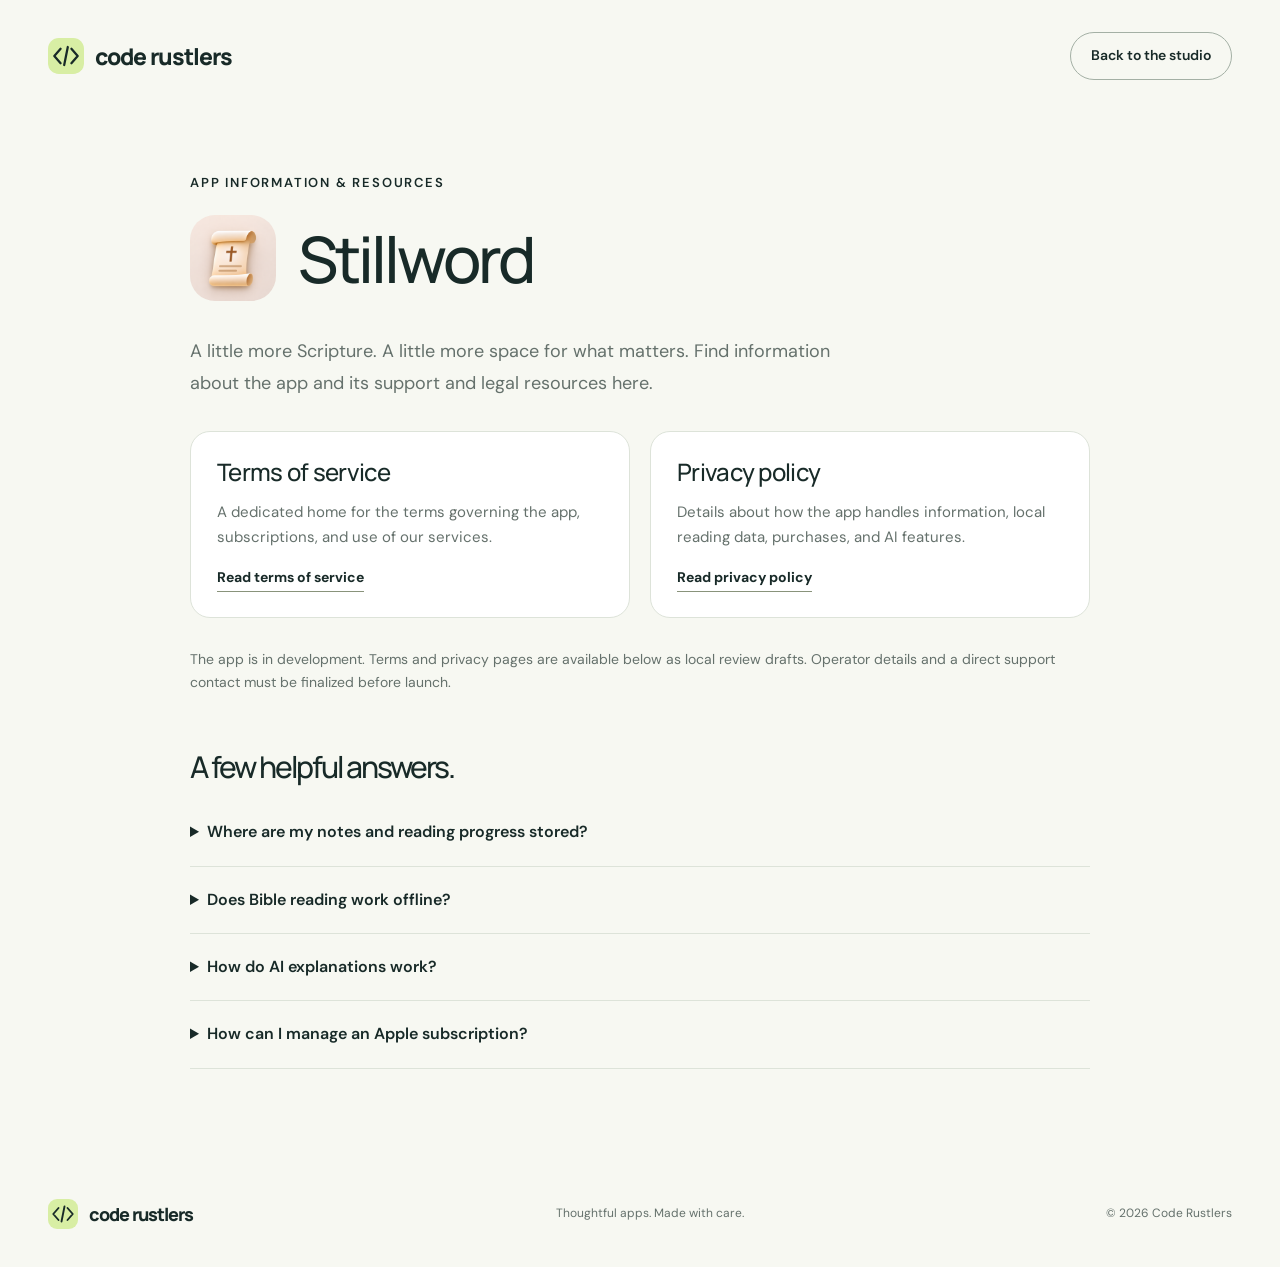
==== code_rustlers_landing_page/apps/stillword/index.html @ 1b562450 "adding landing page" ====
<!doctype html><html lang="en"><head><meta charset="utf-8"><meta name="viewport" content="width=device-width, initial-scale=1"><meta name="description" content="Stillword app information and resources from Code Rustlers."><title>Stillword — App resources | Code Rustlers</title><link rel="icon" href="../../assets/mark.svg" type="image/svg+xml"><link rel="stylesheet" href="../../styles.css"></head><body><a class="skip" href="#main">Skip to content</a><header class="nav wrap"><a class="brand" href="../../"><img src="../../assets/mark.svg" width="36" height="36" alt="">code rustlers</a><nav><a class="nav-pill" href="../../">Back to the studio</a></nav></header><main class="resource-main wrap" id="main"><p class="eyebrow">App information & resources</p><div class="app-heading"><img src="../../assets/stillword.png" alt="Stillword icon"><h1>Stillword</h1></div><p class="intro">A little more Scripture. A little more space for what matters. Find information about the app and its support and legal resources here.</p><div class="resource-grid"><article class="resource-card"><h2>Terms of service</h2><p>A dedicated home for the terms governing the app, subscriptions, and use of our services.</p><a class="text-link" href="terms/">Read terms of service</a></article><article class="resource-card"><h2>Privacy policy</h2><p>Details about how the app handles information, local reading data, purchases, and AI features.</p><a class="text-link" href="privacy/">Read privacy policy</a></article></div><p class="resource-notice">The app is in development. Terms and privacy pages are available below as local review drafts. Operator details and a direct support contact must be finalized before launch.</p><h2 class="faq-title">A few helpful answers.</h2><details><summary>Where are my notes and reading progress stored?</summary><p>Reading progress, notes, and bookmarks are currently stored locally on your device. Cloud sync is not currently available. Uninstalling the app can remove this local data.</p></details><details><summary>Does Bible reading work offline?</summary><p>The bundled KJV and WEB Bible texts can be read offline. AI verse explanations require an internet connection.</p></details><details><summary>How do AI explanations work?</summary><p>Verse analysis uses AI to help explore a passage. These explanations can make mistakes and should be read alongside Scripture and trusted study resources.</p></details><details><summary>How can I manage an Apple subscription?</summary><p>On your iPhone, open Settings, tap your name, then Subscriptions. Select the app to view the subscription options available through Apple.</p></details></main><footer class="wrap footer"><a class="brand" href="../../"><img src="../../assets/mark.svg" width="30" height="30" alt="">code rustlers</a><p>Thoughtful apps. Made with care.</p><span>© <span data-year>2026</span> Code Rustlers</span></footer><script src="../../site.js"></script></body></html>
---- code_rustlers_landing_page/styles.css ----
@import url('https://fonts.googleapis.com/css2?family=DM+Sans:wght@400;500;600;700&family=Manrope:wght@400;500;600;700;800&display=swap');
:root{--dark:#182a28;--muted:#65716c;--lime:#d8eea4;--cream:#f7f8f2;--line:#dde3d9}*{box-sizing:border-box}html{scroll-behavior:smooth;scroll-padding-top:30px}body{margin:0;background:var(--cream);color:var(--dark);font:16px/1.65 'DM Sans',sans-serif}a{color:inherit;text-decoration:none}button,a{-webkit-tap-highlight-color:transparent}a:focus-visible,summary:focus-visible{outline:3px solid #a5b75b;outline-offset:5px}img{max-width:100%;display:block}.wrap{width:min(1200px,calc(100% - 96px));margin:auto}.nav{height:112px;display:flex;align-items:center;justify-content:space-between}.brand{display:flex;align-items:center;gap:11px;font:800 23px 'Manrope',sans-serif;letter-spacing:-1px}.brand span{font-size:12px;align-self:flex-start;letter-spacing:0}nav{display:flex;align-items:center;gap:34px;font-size:14px;font-weight:600}.nav-pill{border:1px solid #a4b0a5;border-radius:99px;padding:11px 20px}.hero{background:var(--dark);color:var(--cream);border-radius:32px;padding:74px 64px 48px;display:grid;grid-template-columns:1.05fr 1fr;min-height:690px;overflow:hidden;position:relative}.eyebrow{font-size:13px;letter-spacing:1.8px;text-transform:uppercase;font-weight:600;display:flex;align-items:center;gap:10px;margin:0 0 22px}.little-star{font-size:27px;color:var(--lime)}h1,h2,h3,p{margin-top:0}h1,h2,h3{font-family:'Manrope',sans-serif}h1{font-size:clamp(54px,6.3vw,85px);line-height:1.08;font-weight:500;letter-spacing:-5px;margin:28px 0}h1 em,h2 em{font-family:Georgia,serif;font-weight:400}h1 em{color:var(--lime)}.intro{font-size:18px;line-height:1.75;max-width:340px;color:#c4cfbf;margin-bottom:32px}.button{display:inline-flex;justify-content:center;align-items:center;min-height:50px;padding:12px 24px;border-radius:99px;font-size:14px;font-weight:700;transition:transform .2s,background .2s}.button:hover{transform:translateY(-3px)}.light{background:var(--lime);color:var(--dark)}.dark{background:var(--dark);color:white}.hero-foot{display:flex;align-items:center;gap:17px;margin-top:57px;color:#bdcaba}.hero-foot p{font-size:13px;line-height:1.5;margin:0}.tiny-mark{font:32px Georgia;color:var(--lime)}.hero-art{position:relative;display:flex;align-items:center;justify-content:center;min-width:0}.orbit{position:absolute;border:1px solid #b8cf8b26;border-radius:50%;width:590px;height:590px}.orbit-two{width:420px;height:420px}.art-star{position:absolute;color:var(--lime)}.star-one{font-size:60px;right:5px;top:55px;transform:rotate(15deg)}.star-two{font-size:44px;left:0;bottom:80px}.phone{position:relative;width:262px;height:525px;background:#fbf8f2;border:7px solid #0d1615;border-radius:43px;color:#493b31;box-shadow:18px 22px 0 #080f0e30,0 35px 60px #0004;transform:rotate(8deg);flex-shrink:0;overflow:hidden}.phone-status{display:flex;justify-content:space-between;font-size:10px;font-weight:700;padding:12px 21px 0}.island{position:absolute;top:9px;left:87px;width:78px;height:21px;background:#111917;border-radius:20px}.phone-toolbar{display:flex;justify-content:space-between;margin:18px 13px}.phone-toolbar span{font-size:10px;border:1px solid #ded8cd;padding:5px 10px;border-radius:20px}.phone-content{text-align:center;padding-top:20px}.phone-content img{margin:0 auto 17px;border-radius:22px;box-shadow:0 8px 25px #82624115}.phone-label{font-size:7px;letter-spacing:1.8px;color:#9a8a7a}.phone-content blockquote{font:32px/1.3 Georgia;margin:21px 0 15px;letter-spacing:-.6px}.reference{font-size:10px;color:#958575}.phone-rule{width:24px;height:1px;background:#c7b49c;margin:21px auto 14px}.phone-hint{font-size:9px;color:#9a8a7a}.phone-tabs{display:flex;justify-content:space-evenly;position:absolute;bottom:19px;left:9px;right:9px;border:1px solid #e7e0d7;border-radius:25px;padding:6px;background:white}.phone-tabs span{font-size:18px;text-align:center;line-height:1.1;color:#aaa294}.phone-tabs small{display:block;font-size:7px;margin-top:4px}.phone-tabs .active{color:#493b31}.home-line{width:75px;height:3px;background:#342e29;border-radius:3px;position:absolute;bottom:6px;left:87px}.floating-note{position:absolute;top:-15px;left:0;color:#cad8bf;font:italic 16px/1.3 Georgia;transform:rotate(-8deg)}.floating-note svg{width:43px;height:30px;fill:none;stroke:#cad8bf;stroke-width:1;display:block;margin:8px auto}.verse-tag{position:absolute;bottom:7px;right:-20px;font-size:12px;background:var(--lime);color:var(--dark);padding:12px 20px;border-radius:15px;box-shadow:0 10px 25px #0002;transform:rotate(-5deg)}.verse-tag span{margin-right:9px}.principles{border-bottom:1px solid var(--line);padding:34px 0}.principle-inner{display:flex;align-items:center;justify-content:space-between;gap:22px}.principle-inner p{font-size:14px;color:var(--muted);line-height:1.5;margin:0}.principle-inner strong{color:var(--dark);font-weight:500}.principle-inner>span{font-size:13px;display:flex;align-items:center;gap:10px}.principle-inner>span:before{content:'✦';color:#7b8b61}.work{padding-top:100px;padding-bottom:85px}.section-heading{display:flex;align-items:flex-end;justify-content:space-between;gap:30px;margin-bottom:40px}h2{font-size:44px;line-height:1.18;letter-spacing:-2px;font-weight:500;margin-bottom:0}.section-heading>p{font-size:15px;color:var(--muted);margin-bottom:4px}.app-project{display:grid;grid-template-columns:1fr 1fr;border:1px solid var(--line);border-radius:26px;overflow:hidden;background:white}.project-art{min-height:440px;position:relative;overflow:hidden;background:#eddfca}.landscape{width:100%;height:100%;object-fit:cover;position:absolute;opacity:.65}.project-art:after{content:'';position:absolute;inset:0;background:linear-gradient(0deg,#d2b58e55,transparent)}.project-art-copy{position:relative;padding:36px;color:#614b31;z-index:1}.project-art-copy span{font-size:10px;letter-spacing:2px}.project-art-copy p{font:46px/1.15 Georgia;margin-top:25px;letter-spacing:-1px}.large-app-icon{position:absolute;bottom:30px;right:35px;border-radius:28px;z-index:2;box-shadow:0 16px 30px #624a3c26;transform:rotate(-10deg)}.project-copy{padding:38px 40px}.project-top{display:flex;justify-content:space-between;align-items:center;gap:10px}.category{font-size:10px;letter-spacing:1.2px;color:var(--muted)}.in-development{font-size:11px;background:#f0f2e8;border-radius:20px;padding:4px 10px;white-space:nowrap}.project-copy h3{font-size:38px;letter-spacing:-1.5px;margin:22px 0 12px;font-weight:500}.project-copy>p{font-size:15px;color:var(--muted)}.feature-list{list-style:none;padding:0;font-size:14px;line-height:2.3;margin:19px 0 26px}.feature-list li:before{content:'✓';color:#76885a;margin-right:12px}.text-link{font-size:14px;font-weight:700;border-bottom:1px solid #89937b;padding-bottom:5px}.studio{display:grid;grid-template-columns:1fr 1fr;gap:100px;border-top:1px solid var(--line);padding-top:80px;padding-bottom:90px}.studio-intro{color:var(--muted);font-size:16px;margin-top:25px;max-width:415px}.values{padding-top:5px}.values article{display:flex;gap:20px;margin-bottom:30px}.values article:last-child{margin-bottom:0}.value-icon{font-size:24px;background:#e9eddf;width:47px;height:47px;display:flex;align-items:center;justify-content:center;border-radius:14px;flex-shrink:0}.values h3{font-size:18px;font-weight:600;letter-spacing:-.5px;margin:0 0 6px}.values p{font-size:14px;color:var(--muted);margin:0}.resource-panel{border-radius:25px;background:#e5edda;display:flex;gap:32px;align-items:center;padding:42px}.resource-symbol{font:55px Georgia;letter-spacing:-10px;flex-shrink:0;margin-right:15px}.resource-panel h2{font-size:29px;letter-spacing:-1px}.resource-panel .eyebrow{font-size:10px;margin-bottom:12px}.resource-panel p:last-child{font-size:14px;color:var(--muted);margin:14px 0 0}.resource-panel .button{margin-left:auto;white-space:nowrap}.footer{display:flex;align-items:center;justify-content:space-between;gap:25px;padding-top:50px;padding-bottom:38px}.footer .brand{font-size:18px}.footer p,.footer>span{font-size:12px;color:var(--muted);margin:0}.skip{position:absolute;top:-100px;left:20px;z-index:100;background:white;padding:12px}.skip:focus{top:10px}.resource-main{max-width:900px;padding-top:60px;padding-bottom:80px}.resource-main h1{font-size:64px;letter-spacing:-3px}.resource-main .intro{max-width:650px;color:var(--muted)}.app-heading{display:flex;align-items:center;gap:22px;margin-bottom:35px}.app-heading img{border-radius:25px;width:86px;height:86px}.app-heading h1{margin:0}.resource-grid{display:grid;grid-template-columns:1fr 1fr;gap:20px}.resource-card{padding:26px;background:white;border:1px solid var(--line);border-radius:20px}.resource-card h2{font-size:24px;letter-spacing:-.7px;margin-bottom:13px}.resource-card p{color:var(--muted);font-size:15px}.status-label{font-size:12px;background:#edf0e5;padding:5px 12px;border-radius:20px;display:inline-block}.resource-notice{font-size:14px;color:var(--muted);margin-top:30px}.resource-main details{border-bottom:1px solid var(--line);padding:20px 0}.resource-main summary{cursor:pointer;font-weight:600}.resource-main details p{color:var(--muted);margin:14px 0 0}.faq-title{margin:55px 0 15px!important;font-size:30px!important}
@media(min-width:1450px){.hero{min-height:720px}}@media(max-width:1000px){.wrap{width:calc(100% - 48px)}.hero{padding:55px 35px;min-height:640px}h1{letter-spacing:-3px}.hero-art{transform:scale(.9)}.verse-tag{right:-30px}.floating-note{display:none}.studio{gap:45px}.project-copy{padding:30px 26px}.project-top{flex-wrap:wrap}.resource-panel{gap:20px;padding:30px}.resource-symbol{display:none}.principle-inner>span{font-size:11px}.section-heading>p{max-width:280px}h2{font-size:38px}}@media(max-width:700px){.wrap{width:calc(100% - 36px)}.nav{height:85px}.brand{font-size:19px}.brand img{width:30px}.nav nav{gap:16px}.nav nav>a:not(.nav-pill){display:none}.nav-pill{padding:8px 13px;font-size:12px}.hero{grid-template-columns:1fr;padding:32px 26px 35px;border-radius:24px;text-align:center;min-height:auto}.hero .eyebrow{justify-content:center;font-size:10px}h1{font-size:60px;letter-spacing:-3px;margin:20px 0}.intro{margin-left:auto;margin-right:auto;font-size:16px;max-width:300px}.hero-foot{display:none}.hero-art{height:520px;margin-top:35px;transform:scale(.9);margin-bottom:-25px}.star-one{right:5px;top:50px}.star-two{left:0;bottom:60px}.verse-tag{right:-10px;bottom:8px}.principles{padding:24px 0}.principle-inner{flex-wrap:wrap;justify-content:center;gap:12px 18px}.principle-inner p{width:100%;text-align:center;margin-bottom:5px}.principle-inner>span{font-size:10px;gap:4px}.work{padding-top:60px;padding-bottom:55px}.section-heading{display:block;margin-bottom:28px}.section-heading>p{max-width:none;margin-top:18px;font-size:14px}.eyebrow{font-size:11px;margin-bottom:15px}h2{font-size:34px;letter-spacing:-1.5px}.app-project{grid-template-columns:1fr}.project-art{min-height:320px}.project-art-copy{padding:28px}.project-art-copy p{font-size:40px}.large-app-icon{width:95px;height:95px}.project-copy{padding:28px}.studio{grid-template-columns:1fr;padding-top:50px;padding-bottom:50px;gap:25px}.values article{gap:15px}.resource-panel{display:block;padding:28px}.resource-panel h2{font-size:27px}.resource-panel .button{margin-top:22px}.footer{flex-direction:column;gap:13px;padding:35px 0}.resource-main{padding-top:30px}.resource-main h1{font-size:46px}.resource-grid{grid-template-columns:1fr}.app-heading{gap:16px}.app-heading img{width:65px;height:65px;border-radius:18px}}@media(prefers-reduced-motion:reduce){html{scroll-behavior:auto}.button{transition:none}}

/* Long-form legal documents */
.legal-main{padding-top:50px;padding-bottom:70px}.legal-main h1{font-size:clamp(42px,6vw,70px);letter-spacing:-3px;line-height:1.1;margin:15px 0 20px}.legal-date{font-size:14px;color:var(--muted)}.legal-review{background:#e8eddd;border:1px solid #ccd6be;border-radius:18px;padding:20px 24px;margin:28px 0 45px;max-width:900px}.legal-review strong{font-size:15px}.legal-review p{margin:7px 0 0;font-size:14px;color:var(--muted)}.legal-layout{display:grid;grid-template-columns:240px minmax(0,1fr);gap:65px}.legal-toc{display:flex;flex-direction:column;gap:12px;align-items:flex-start;align-self:start;position:sticky;top:30px;font-size:14px;font-weight:400;line-height:1.5}.legal-toc a:hover{text-decoration:underline}.legal-document{max-width:720px;min-width:0}.legal-document section{scroll-margin-top:30px;margin-bottom:34px}.legal-document h2{font-size:25px;letter-spacing:-.7px;line-height:1.3;margin-bottom:15px}.legal-document p,.legal-document li{font-size:16px;line-height:1.85;color:#4d5d55;overflow-wrap:anywhere}.legal-document a{text-decoration:underline;text-underline-offset:4px}.legal-document ul{padding-left:22px}@media(max-width:800px){.legal-layout{grid-template-columns:1fr;gap:35px}.legal-toc{position:static;display:grid;grid-template-columns:1fr 1fr;font-size:14px;gap:12px 20px;border-bottom:1px solid var(--line);padding-bottom:25px}.legal-review{margin-bottom:30px}.legal-main{padding-top:25px}.legal-main h1{letter-spacing:-2px}}@media print){.nav,.footer,.legal-toc,.skip{display:none}.legal-layout{display:block}.legal-main{width:100%;padding:0}.legal-document{max-width:none}.legal-review{background:none}}
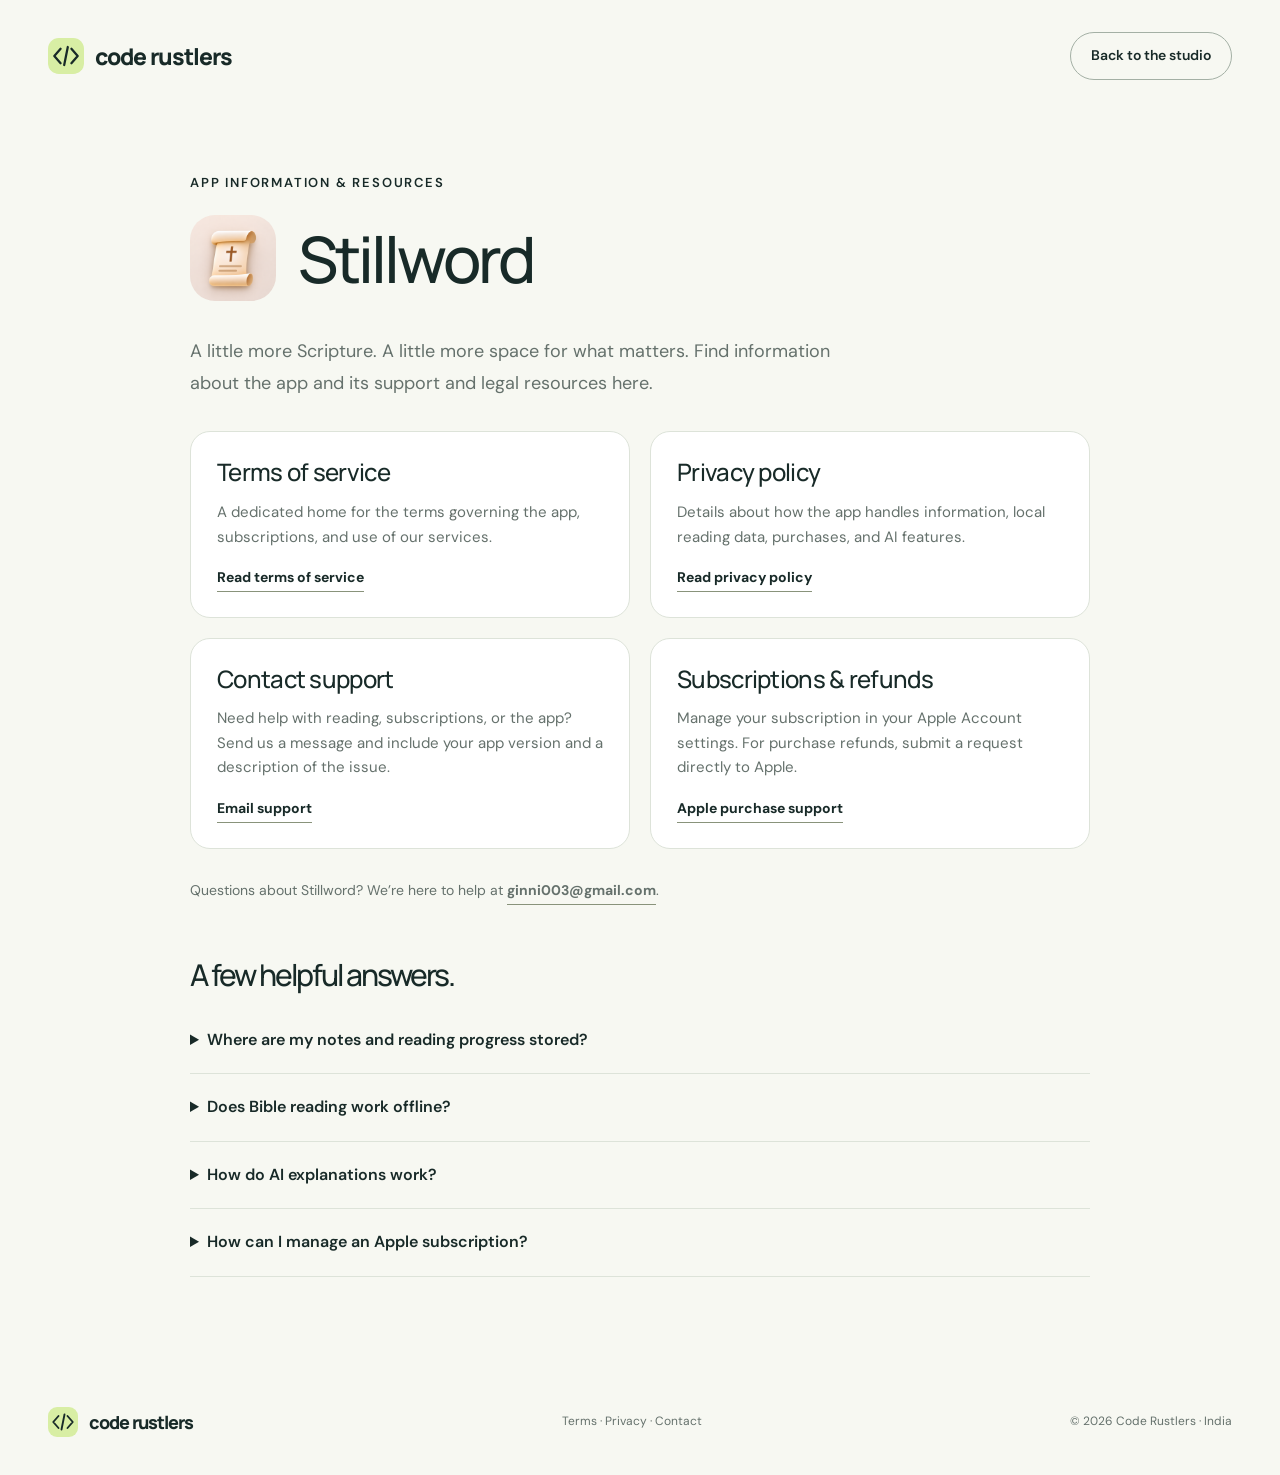
==== commit 63cd4258: "added code rustlers stuff" ====
--- a/code_rustlers_landing_page/apps/stillword/index.html
+++ b/code_rustlers_landing_page/apps/stillword/index.html
@@ -1 +1 @@
-<!doctype html><html lang="en"><head><meta charset="utf-8"><meta name="viewport" content="width=device-width, initial-scale=1"><meta name="description" content="Stillword app information and resources from Code Rustlers."><title>Stillword — App resources | Code Rustlers</title><link rel="icon" href="../../assets/mark.svg" type="image/svg+xml"><link rel="stylesheet" href="../../styles.css"></head><body><a class="skip" href="#main">Skip to content</a><header class="nav wrap"><a class="brand" href="../../"><img src="../../assets/mark.svg" width="36" height="36" alt="">code rustlers</a><nav><a class="nav-pill" href="../../">Back to the studio</a></nav></header><main class="resource-main wrap" id="main"><p class="eyebrow">App information & resources</p><div class="app-heading"><img src="../../assets/stillword.png" alt="Stillword icon"><h1>Stillword</h1></div><p class="intro">A little more Scripture. A little more space for what matters. Find information about the app and its support and legal resources here.</p><div class="resource-grid"><article class="resource-card"><h2>Terms of service</h2><p>A dedicated home for the terms governing the app, subscriptions, and use of our services.</p><a class="text-link" href="terms/">Read terms of service</a></article><article class="resource-card"><h2>Privacy policy</h2><p>Details about how the app handles information, local reading data, purchases, and AI features.</p><a class="text-link" href="privacy/">Read privacy policy</a></article></div><p class="resource-notice">The app is in development. Terms and privacy pages are available below as local review drafts. Operator details and a direct support contact must be finalized before launch.</p><h2 class="faq-title">A few helpful answers.</h2><details><summary>Where are my notes and reading progress stored?</summary><p>Reading progress, notes, and bookmarks are currently stored locally on your device. Cloud sync is not currently available. Uninstalling the app can remove this local data.</p></details><details><summary>Does Bible reading work offline?</summary><p>The bundled KJV and WEB Bible texts can be read offline. AI verse explanations require an internet connection.</p></details><details><summary>How do AI explanations work?</summary><p>Verse analysis uses AI to help explore a passage. These explanations can make mistakes and should be read alongside Scripture and trusted study resources.</p></details><details><summary>How can I manage an Apple subscription?</summary><p>On your iPhone, open Settings, tap your name, then Subscriptions. Select the app to view the subscription options available through Apple.</p></details></main><footer class="wrap footer"><a class="brand" href="../../"><img src="../../assets/mark.svg" width="30" height="30" alt="">code rustlers</a><p>Thoughtful apps. Made with care.</p><span>© <span data-year>2026</span> Code Rustlers</span></footer><script src="../../site.js"></script></body></html>
+<!doctype html><html lang="en"><head><meta charset="utf-8"><meta name="viewport" content="width=device-width, initial-scale=1"><link rel="canonical" href="https://code-rustlers.com/apps/stillword/"><meta name="description" content="Stillword app information and resources from Code Rustlers."><title>Stillword — App resources | Code Rustlers</title><link rel="icon" href="../../assets/mark.svg" type="image/svg+xml"><link rel="stylesheet" href="../../styles.css"></head><body><a class="skip" href="#main">Skip to content</a><header class="nav wrap"><a class="brand" href="../../"><img src="../../assets/mark.svg" width="36" height="36" alt="">code rustlers</a><nav><a class="nav-pill" href="../../">Back to the studio</a></nav></header><main class="resource-main wrap" id="main"><p class="eyebrow">App information & resources</p><div class="app-heading"><img src="../../assets/stillword.png" alt="Stillword icon"><h1>Stillword</h1></div><p class="intro">A little more Scripture. A little more space for what matters. Find information about the app and its support and legal resources here.</p><div class="resource-grid"><article class="resource-card"><h2>Terms of service</h2><p>A dedicated home for the terms governing the app, subscriptions, and use of our services.</p><a class="text-link" href="terms/">Read terms of service</a></article><article class="resource-card"><h2>Privacy policy</h2><p>Details about how the app handles information, local reading data, purchases, and AI features.</p><a class="text-link" href="privacy/">Read privacy policy</a></article><article class="resource-card"><h2>Contact support</h2><p>Need help with reading, subscriptions, or the app? Send us a message and include your app version and a description of the issue.</p><a class="text-link" href="mailto:ginni003@gmail.com?subject=Stillword%20support">Email support</a></article><article class="resource-card"><h2>Subscriptions & refunds</h2><p>Manage your subscription in your Apple Account settings. For purchase refunds, submit a request directly to Apple.</p><a class="text-link" href="https://reportaproblem.apple.com/">Apple purchase support</a></article></div><p class="resource-notice">Questions about Stillword? We’re here to help at <a class="text-link" href="mailto:ginni003@gmail.com">ginni003@gmail.com</a>.</p><h2 class="faq-title">A few helpful answers.</h2><details><summary>Where are my notes and reading progress stored?</summary><p>Reading progress, notes, and bookmarks are currently stored locally on your device. Cloud sync is not currently available. Uninstalling the app can remove this local data.</p></details><details><summary>Does Bible reading work offline?</summary><p>The bundled KJV and WEB Bible texts can be read offline. AI verse explanations require an internet connection.</p></details><details><summary>How do AI explanations work?</summary><p>Verse analysis uses AI to help explore a passage. These explanations can make mistakes and should be read alongside Scripture and trusted study resources.</p></details><details><summary>How can I manage an Apple subscription?</summary><p>On your iPhone, open Settings, tap your name, then Subscriptions. Select the app to view the subscription options available through Apple.</p></details></main><footer class="wrap footer"><a class="brand" href="../../"><img src="../../assets/mark.svg" width="30" height="30" alt="">code rustlers</a><p><a href="terms/">Terms</a> · <a href="privacy/">Privacy</a> · <a href="mailto:ginni003@gmail.com">Contact</a></p><span>© <span data-year>2026</span> Code Rustlers · India</span></footer><script src="../../site.js"></script></body></html>
--- a/code_rustlers_landing_page/styles.css
+++ b/code_rustlers_landing_page/styles.css
@@ -4,3 +4,4 @@
 
 /* Long-form legal documents */
 .legal-main{padding-top:50px;padding-bottom:70px}.legal-main h1{font-size:clamp(42px,6vw,70px);letter-spacing:-3px;line-height:1.1;margin:15px 0 20px}.legal-date{font-size:14px;color:var(--muted)}.legal-review{background:#e8eddd;border:1px solid #ccd6be;border-radius:18px;padding:20px 24px;margin:28px 0 45px;max-width:900px}.legal-review strong{font-size:15px}.legal-review p{margin:7px 0 0;font-size:14px;color:var(--muted)}.legal-layout{display:grid;grid-template-columns:240px minmax(0,1fr);gap:65px}.legal-toc{display:flex;flex-direction:column;gap:12px;align-items:flex-start;align-self:start;position:sticky;top:30px;font-size:14px;font-weight:400;line-height:1.5}.legal-toc a:hover{text-decoration:underline}.legal-document{max-width:720px;min-width:0}.legal-document section{scroll-margin-top:30px;margin-bottom:34px}.legal-document h2{font-size:25px;letter-spacing:-.7px;line-height:1.3;margin-bottom:15px}.legal-document p,.legal-document li{font-size:16px;line-height:1.85;color:#4d5d55;overflow-wrap:anywhere}.legal-document a{text-decoration:underline;text-underline-offset:4px}.legal-document ul{padding-left:22px}@media(max-width:800px){.legal-layout{grid-template-columns:1fr;gap:35px}.legal-toc{position:static;display:grid;grid-template-columns:1fr 1fr;font-size:14px;gap:12px 20px;border-bottom:1px solid var(--line);padding-bottom:25px}.legal-review{margin-bottom:30px}.legal-main{padding-top:25px}.legal-main h1{letter-spacing:-2px}}@media print){.nav,.footer,.legal-toc,.skip{display:none}.legal-layout{display:block}.legal-main{width:100%;padding:0}.legal-document{max-width:none}.legal-review{background:none}}
+.app-category{font-size:12px;background:#f0f2e8;border-radius:20px;padding:4px 10px;white-space:nowrap}.resource-notice a{overflow-wrap:anywhere}
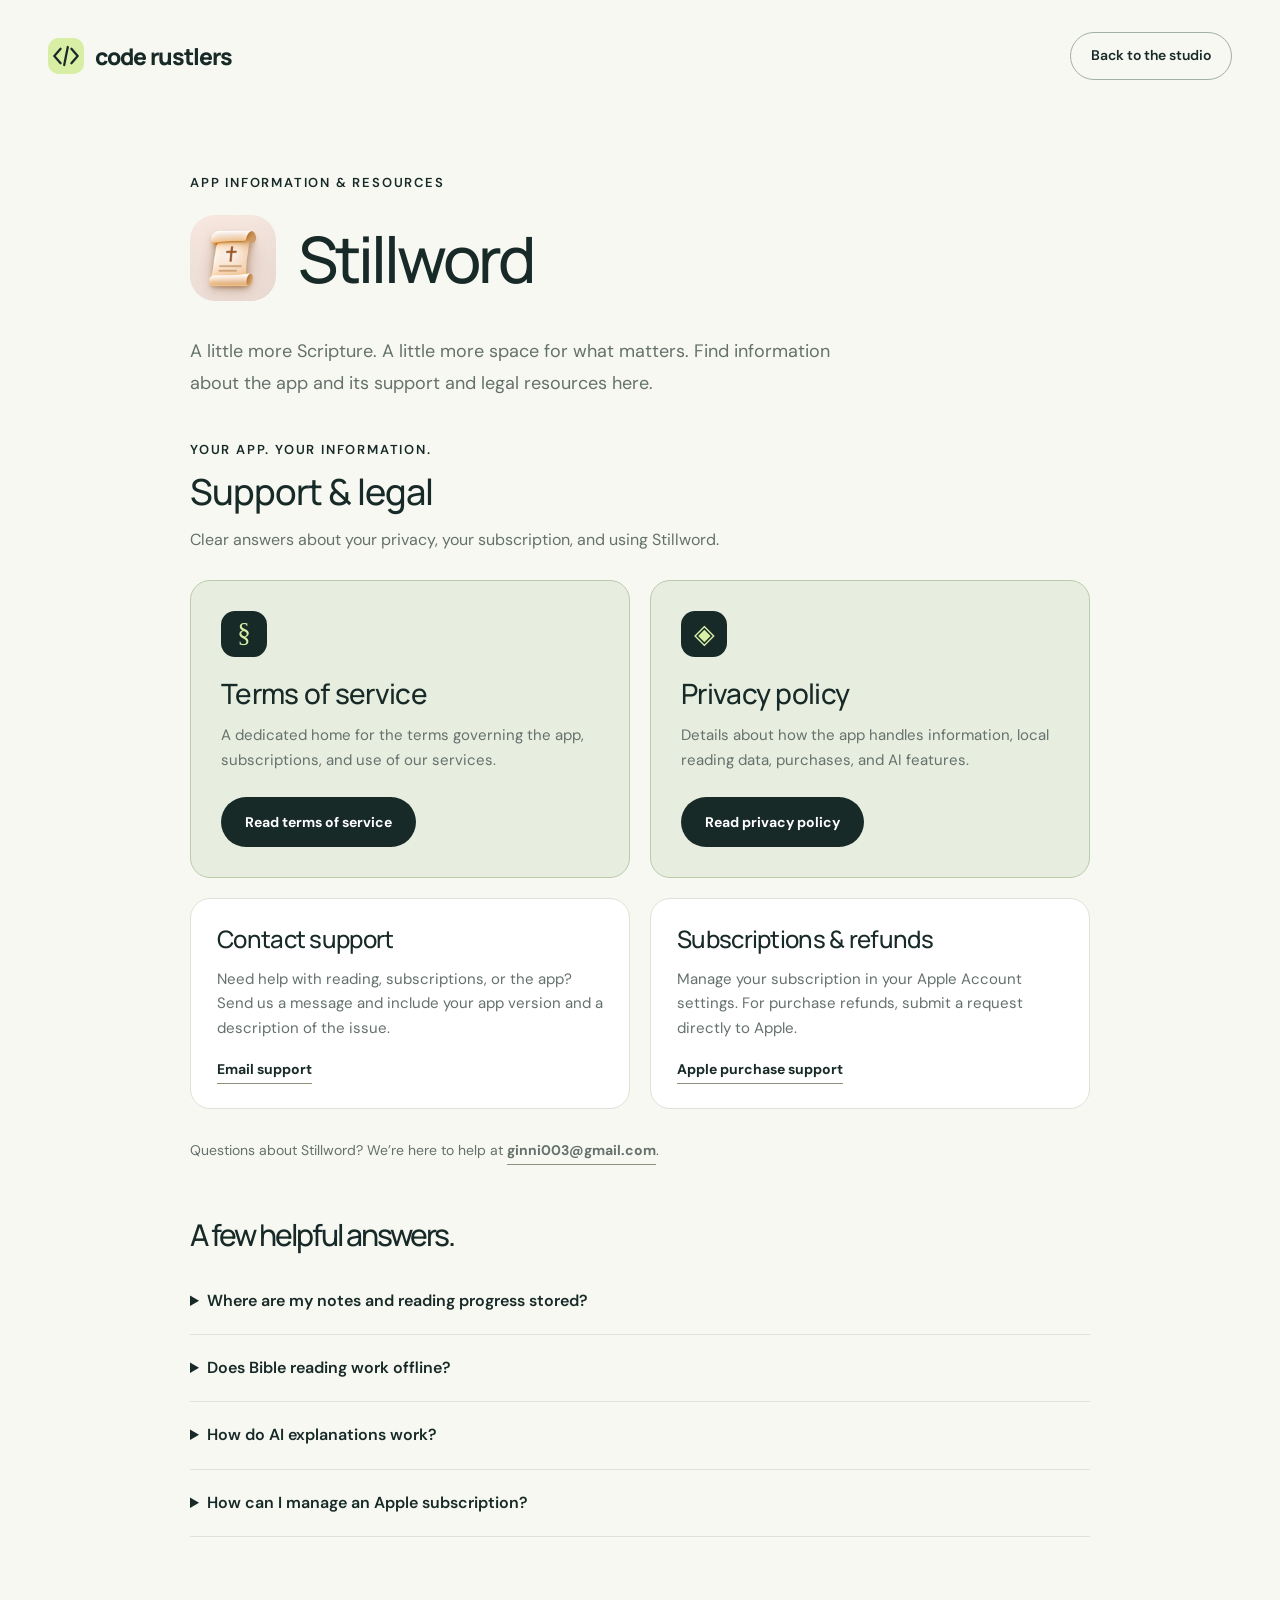
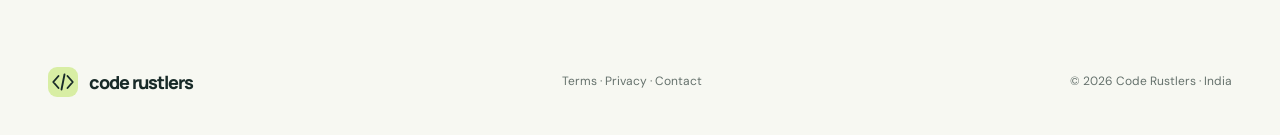
==== commit 3d28bed1: "changed landing page" ====
--- a/code_rustlers_landing_page/apps/stillword/index.html
+++ b/code_rustlers_landing_page/apps/stillword/index.html
@@ -1 +1 @@
-<!doctype html><html lang="en"><head><meta charset="utf-8"><meta name="viewport" content="width=device-width, initial-scale=1"><link rel="canonical" href="https://code-rustlers.com/apps/stillword/"><meta name="description" content="Stillword app information and resources from Code Rustlers."><title>Stillword — App resources | Code Rustlers</title><link rel="icon" href="../../assets/mark.svg" type="image/svg+xml"><link rel="stylesheet" href="../../styles.css"></head><body><a class="skip" href="#main">Skip to content</a><header class="nav wrap"><a class="brand" href="../../"><img src="../../assets/mark.svg" width="36" height="36" alt="">code rustlers</a><nav><a class="nav-pill" href="../../">Back to the studio</a></nav></header><main class="resource-main wrap" id="main"><p class="eyebrow">App information & resources</p><div class="app-heading"><img src="../../assets/stillword.png" alt="Stillword icon"><h1>Stillword</h1></div><p class="intro">A little more Scripture. A little more space for what matters. Find information about the app and its support and legal resources here.</p><div class="resource-grid"><article class="resource-card"><h2>Terms of service</h2><p>A dedicated home for the terms governing the app, subscriptions, and use of our services.</p><a class="text-link" href="terms/">Read terms of service</a></article><article class="resource-card"><h2>Privacy policy</h2><p>Details about how the app handles information, local reading data, purchases, and AI features.</p><a class="text-link" href="privacy/">Read privacy policy</a></article><article class="resource-card"><h2>Contact support</h2><p>Need help with reading, subscriptions, or the app? Send us a message and include your app version and a description of the issue.</p><a class="text-link" href="mailto:ginni003@gmail.com?subject=Stillword%20support">Email support</a></article><article class="resource-card"><h2>Subscriptions & refunds</h2><p>Manage your subscription in your Apple Account settings. For purchase refunds, submit a request directly to Apple.</p><a class="text-link" href="https://reportaproblem.apple.com/">Apple purchase support</a></article></div><p class="resource-notice">Questions about Stillword? We’re here to help at <a class="text-link" href="mailto:ginni003@gmail.com">ginni003@gmail.com</a>.</p><h2 class="faq-title">A few helpful answers.</h2><details><summary>Where are my notes and reading progress stored?</summary><p>Reading progress, notes, and bookmarks are currently stored locally on your device. Cloud sync is not currently available. Uninstalling the app can remove this local data.</p></details><details><summary>Does Bible reading work offline?</summary><p>The bundled KJV and WEB Bible texts can be read offline. AI verse explanations require an internet connection.</p></details><details><summary>How do AI explanations work?</summary><p>Verse analysis uses AI to help explore a passage. These explanations can make mistakes and should be read alongside Scripture and trusted study resources.</p></details><details><summary>How can I manage an Apple subscription?</summary><p>On your iPhone, open Settings, tap your name, then Subscriptions. Select the app to view the subscription options available through Apple.</p></details></main><footer class="wrap footer"><a class="brand" href="../../"><img src="../../assets/mark.svg" width="30" height="30" alt="">code rustlers</a><p><a href="terms/">Terms</a> · <a href="privacy/">Privacy</a> · <a href="mailto:ginni003@gmail.com">Contact</a></p><span>© <span data-year>2026</span> Code Rustlers · India</span></footer><script src="../../site.js"></script></body></html>
+<!doctype html><html lang="en"><head><meta charset="utf-8"><meta name="viewport" content="width=device-width, initial-scale=1"><link rel="canonical" href="https://code-rustlers.com/apps/stillword/"><meta name="description" content="Stillword app information and resources from Code Rustlers."><title>Stillword — App resources | Code Rustlers</title><link rel="icon" href="../../assets/mark.svg" type="image/svg+xml"><link rel="stylesheet" href="../../styles.css"></head><body><a class="skip" href="#main">Skip to content</a><header class="nav wrap"><a class="brand" href="../../"><img src="../../assets/mark.svg" width="36" height="36" alt="">code rustlers</a><nav><a class="nav-pill" href="../../">Back to the studio</a></nav></header><main class="resource-main wrap" id="main"><p class="eyebrow">App information & resources</p><div class="app-heading"><img src="../../assets/stillword.png" alt="Stillword icon"><h1>Stillword</h1></div><p class="intro">A little more Scripture. A little more space for what matters. Find information about the app and its support and legal resources here.</p><section class="app-legal-section" aria-labelledby="app-resources-title"><div class="app-resource-heading"><p class="eyebrow">Your app. Your information.</p><h2 id="app-resources-title">Support & legal</h2><p>Clear answers about your privacy, your subscription, and using Stillword.</p></div><div class="resource-grid"><article class="resource-card legal-featured"><span class="resource-card-icon" aria-hidden="true">§</span><h2>Terms of service</h2><p>A dedicated home for the terms governing the app, subscriptions, and use of our services.</p><a class="button dark" href="terms/">Read terms of service</a></article><article class="resource-card legal-featured"><span class="resource-card-icon" aria-hidden="true">◈</span><h2>Privacy policy</h2><p>Details about how the app handles information, local reading data, purchases, and AI features.</p><a class="button dark" href="privacy/">Read privacy policy</a></article><article class="resource-card"><h2>Contact support</h2><p>Need help with reading, subscriptions, or the app? Send us a message and include your app version and a description of the issue.</p><a class="text-link" href="mailto:ginni003@gmail.com?subject=Stillword%20support">Email support</a></article><article class="resource-card"><h2>Subscriptions & refunds</h2><p>Manage your subscription in your Apple Account settings. For purchase refunds, submit a request directly to Apple.</p><a class="text-link" href="https://reportaproblem.apple.com/">Apple purchase support</a></article></div></section><p class="resource-notice">Questions about Stillword? We’re here to help at <a class="text-link" href="mailto:ginni003@gmail.com">ginni003@gmail.com</a>.</p><h2 class="faq-title">A few helpful answers.</h2><details><summary>Where are my notes and reading progress stored?</summary><p>Reading progress, notes, and bookmarks are currently stored locally on your device. Cloud sync is not currently available. Uninstalling the app can remove this local data.</p></details><details><summary>Does Bible reading work offline?</summary><p>The bundled KJV and WEB Bible texts can be read offline. AI verse explanations require an internet connection.</p></details><details><summary>How do AI explanations work?</summary><p>Verse analysis uses AI to help explore a passage. These explanations can make mistakes and should be read alongside Scripture and trusted study resources.</p></details><details><summary>How can I manage an Apple subscription?</summary><p>On your iPhone, open Settings, tap your name, then Subscriptions. Select the app to view the subscription options available through Apple.</p></details></main><footer class="wrap footer"><a class="brand" href="../../"><img src="../../assets/mark.svg" width="30" height="30" alt="">code rustlers</a><p><a href="terms/">Terms</a> · <a href="privacy/">Privacy</a> · <a href="mailto:ginni003@gmail.com">Contact</a></p><span>© <span data-year>2026</span> Code Rustlers · India</span></footer><script src="../../site.js"></script></body></html>
--- a/code_rustlers_landing_page/styles.css
+++ b/code_rustlers_landing_page/styles.css
@@ -5,3 +5,5 @@
 /* Long-form legal documents */
 .legal-main{padding-top:50px;padding-bottom:70px}.legal-main h1{font-size:clamp(42px,6vw,70px);letter-spacing:-3px;line-height:1.1;margin:15px 0 20px}.legal-date{font-size:14px;color:var(--muted)}.legal-review{background:#e8eddd;border:1px solid #ccd6be;border-radius:18px;padding:20px 24px;margin:28px 0 45px;max-width:900px}.legal-review strong{font-size:15px}.legal-review p{margin:7px 0 0;font-size:14px;color:var(--muted)}.legal-layout{display:grid;grid-template-columns:240px minmax(0,1fr);gap:65px}.legal-toc{display:flex;flex-direction:column;gap:12px;align-items:flex-start;align-self:start;position:sticky;top:30px;font-size:14px;font-weight:400;line-height:1.5}.legal-toc a:hover{text-decoration:underline}.legal-document{max-width:720px;min-width:0}.legal-document section{scroll-margin-top:30px;margin-bottom:34px}.legal-document h2{font-size:25px;letter-spacing:-.7px;line-height:1.3;margin-bottom:15px}.legal-document p,.legal-document li{font-size:16px;line-height:1.85;color:#4d5d55;overflow-wrap:anywhere}.legal-document a{text-decoration:underline;text-underline-offset:4px}.legal-document ul{padding-left:22px}@media(max-width:800px){.legal-layout{grid-template-columns:1fr;gap:35px}.legal-toc{position:static;display:grid;grid-template-columns:1fr 1fr;font-size:14px;gap:12px 20px;border-bottom:1px solid var(--line);padding-bottom:25px}.legal-review{margin-bottom:30px}.legal-main{padding-top:25px}.legal-main h1{letter-spacing:-2px}}@media print){.nav,.footer,.legal-toc,.skip{display:none}.legal-layout{display:block}.legal-main{width:100%;padding:0}.legal-document{max-width:none}.legal-review{background:none}}
 .app-category{font-size:12px;background:#f0f2e8;border-radius:20px;padding:4px 10px;white-space:nowrap}.resource-notice a{overflow-wrap:anywhere}
+
+.app-legal-section{margin-top:40px}.app-resource-heading{margin-bottom:26px}.app-resource-heading .eyebrow{font-size:13px;margin-bottom:10px}.app-resource-heading h2{font-size:36px;letter-spacing:-1px}.app-resource-heading>p:last-child{color:var(--muted);margin:14px 0 0}.resource-card.legal-featured{background:#e7eddf;border-color:#bccbad;padding:30px;display:flex;flex-direction:column;align-items:flex-start}.resource-card-icon{display:flex;align-items:center;justify-content:center;width:46px;height:46px;background:var(--dark);color:var(--lime);border-radius:14px;font:27px Georgia;margin-bottom:20px}.legal-featured h2{font-size:28px}.legal-featured>p{flex:1}.legal-featured .button{margin-top:10px}.resource-card a.button{font-size:14px}
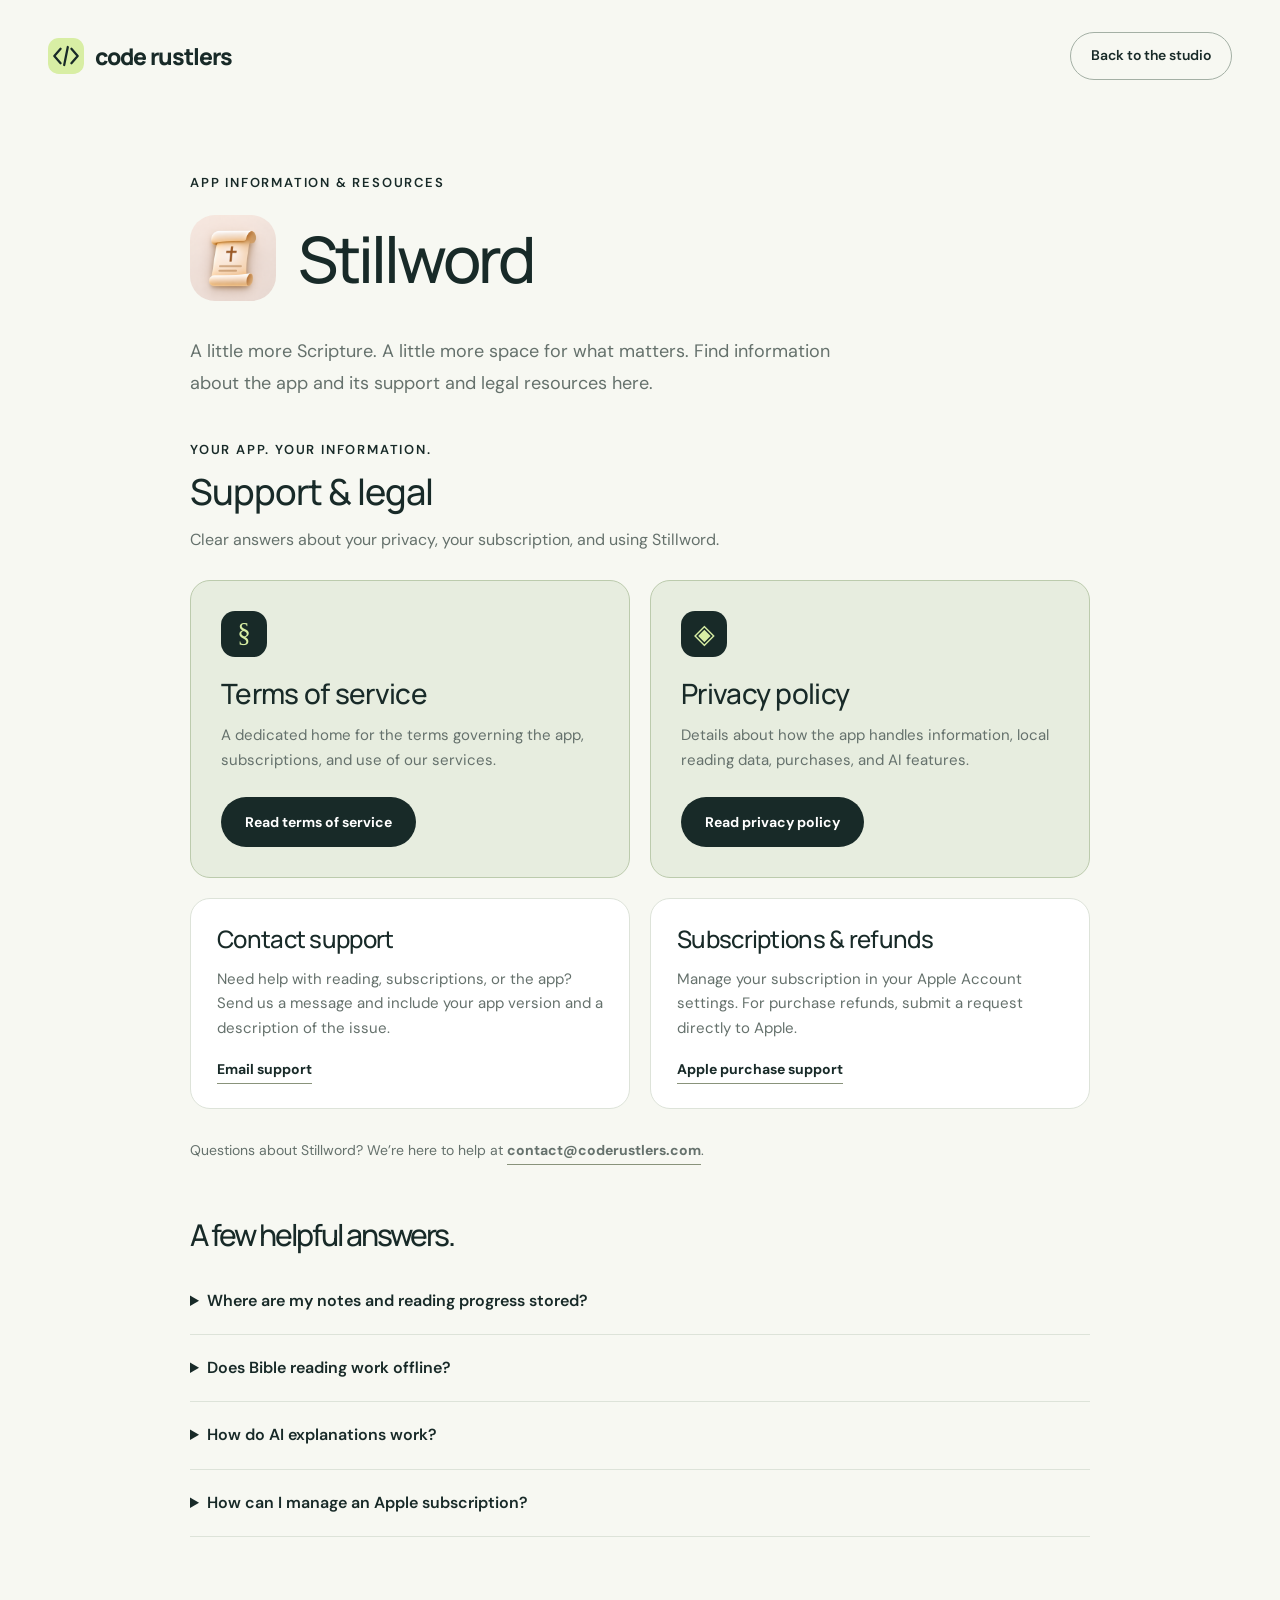
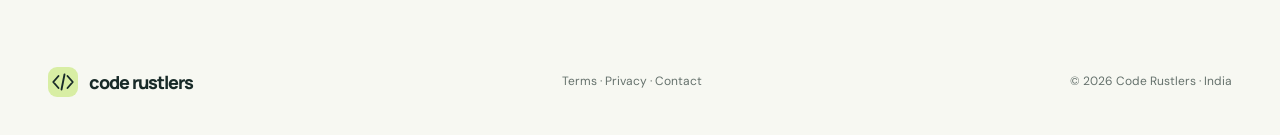
==== commit 19731644: "changes" ====
--- a/code_rustlers_landing_page/apps/stillword/index.html
+++ b/code_rustlers_landing_page/apps/stillword/index.html
@@ -1 +1 @@
-<!doctype html><html lang="en"><head><meta charset="utf-8"><meta name="viewport" content="width=device-width, initial-scale=1"><link rel="canonical" href="https://code-rustlers.com/apps/stillword/"><meta name="description" content="Stillword app information and resources from Code Rustlers."><title>Stillword — App resources | Code Rustlers</title><link rel="icon" href="../../assets/mark.svg" type="image/svg+xml"><link rel="stylesheet" href="../../styles.css"></head><body><a class="skip" href="#main">Skip to content</a><header class="nav wrap"><a class="brand" href="../../"><img src="../../assets/mark.svg" width="36" height="36" alt="">code rustlers</a><nav><a class="nav-pill" href="../../">Back to the studio</a></nav></header><main class="resource-main wrap" id="main"><p class="eyebrow">App information & resources</p><div class="app-heading"><img src="../../assets/stillword.png" alt="Stillword icon"><h1>Stillword</h1></div><p class="intro">A little more Scripture. A little more space for what matters. Find information about the app and its support and legal resources here.</p><section class="app-legal-section" aria-labelledby="app-resources-title"><div class="app-resource-heading"><p class="eyebrow">Your app. Your information.</p><h2 id="app-resources-title">Support & legal</h2><p>Clear answers about your privacy, your subscription, and using Stillword.</p></div><div class="resource-grid"><article class="resource-card legal-featured"><span class="resource-card-icon" aria-hidden="true">§</span><h2>Terms of service</h2><p>A dedicated home for the terms governing the app, subscriptions, and use of our services.</p><a class="button dark" href="terms/">Read terms of service</a></article><article class="resource-card legal-featured"><span class="resource-card-icon" aria-hidden="true">◈</span><h2>Privacy policy</h2><p>Details about how the app handles information, local reading data, purchases, and AI features.</p><a class="button dark" href="privacy/">Read privacy policy</a></article><article class="resource-card"><h2>Contact support</h2><p>Need help with reading, subscriptions, or the app? Send us a message and include your app version and a description of the issue.</p><a class="text-link" href="mailto:ginni003@gmail.com?subject=Stillword%20support">Email support</a></article><article class="resource-card"><h2>Subscriptions & refunds</h2><p>Manage your subscription in your Apple Account settings. For purchase refunds, submit a request directly to Apple.</p><a class="text-link" href="https://reportaproblem.apple.com/">Apple purchase support</a></article></div></section><p class="resource-notice">Questions about Stillword? We’re here to help at <a class="text-link" href="mailto:ginni003@gmail.com">ginni003@gmail.com</a>.</p><h2 class="faq-title">A few helpful answers.</h2><details><summary>Where are my notes and reading progress stored?</summary><p>Reading progress, notes, and bookmarks are currently stored locally on your device. Cloud sync is not currently available. Uninstalling the app can remove this local data.</p></details><details><summary>Does Bible reading work offline?</summary><p>The bundled KJV and WEB Bible texts can be read offline. AI verse explanations require an internet connection.</p></details><details><summary>How do AI explanations work?</summary><p>Verse analysis uses AI to help explore a passage. These explanations can make mistakes and should be read alongside Scripture and trusted study resources.</p></details><details><summary>How can I manage an Apple subscription?</summary><p>On your iPhone, open Settings, tap your name, then Subscriptions. Select the app to view the subscription options available through Apple.</p></details></main><footer class="wrap footer"><a class="brand" href="../../"><img src="../../assets/mark.svg" width="30" height="30" alt="">code rustlers</a><p><a href="terms/">Terms</a> · <a href="privacy/">Privacy</a> · <a href="mailto:ginni003@gmail.com">Contact</a></p><span>© <span data-year>2026</span> Code Rustlers · India</span></footer><script src="../../site.js"></script></body></html>
+<!doctype html><html lang="en"><head><meta charset="utf-8"><meta name="viewport" content="width=device-width, initial-scale=1"><link rel="canonical" href="https://code-rustlers.com/apps/stillword/"><meta name="description" content="Stillword app information and resources from Code Rustlers."><title>Stillword — App resources | Code Rustlers</title><link rel="icon" href="../../assets/mark.svg" type="image/svg+xml"><link rel="stylesheet" href="../../styles.css"></head><body><a class="skip" href="#main">Skip to content</a><header class="nav wrap"><a class="brand" href="../../"><img src="../../assets/mark.svg" width="36" height="36" alt="">code rustlers</a><nav><a class="nav-pill" href="../../">Back to the studio</a></nav></header><main class="resource-main wrap" id="main"><p class="eyebrow">App information & resources</p><div class="app-heading"><img src="../../assets/stillword.png" alt="Stillword icon"><h1>Stillword</h1></div><p class="intro">A little more Scripture. A little more space for what matters. Find information about the app and its support and legal resources here.</p><section class="app-legal-section" aria-labelledby="app-resources-title"><div class="app-resource-heading"><p class="eyebrow">Your app. Your information.</p><h2 id="app-resources-title">Support & legal</h2><p>Clear answers about your privacy, your subscription, and using Stillword.</p></div><div class="resource-grid"><article class="resource-card legal-featured"><span class="resource-card-icon" aria-hidden="true">§</span><h2>Terms of service</h2><p>A dedicated home for the terms governing the app, subscriptions, and use of our services.</p><a class="button dark" href="terms/">Read terms of service</a></article><article class="resource-card legal-featured"><span class="resource-card-icon" aria-hidden="true">◈</span><h2>Privacy policy</h2><p>Details about how the app handles information, local reading data, purchases, and AI features.</p><a class="button dark" href="privacy/">Read privacy policy</a></article><article class="resource-card"><h2>Contact support</h2><p>Need help with reading, subscriptions, or the app? Send us a message and include your app version and a description of the issue.</p><a class="text-link" href="mailto:contact@coderustlers.com?subject=Stillword%20support">Email support</a></article><article class="resource-card"><h2>Subscriptions & refunds</h2><p>Manage your subscription in your Apple Account settings. For purchase refunds, submit a request directly to Apple.</p><a class="text-link" href="https://reportaproblem.apple.com/">Apple purchase support</a></article></div></section><p class="resource-notice">Questions about Stillword? We’re here to help at <a class="text-link" href="mailto:contact@coderustlers.com">contact@coderustlers.com</a>.</p><h2 class="faq-title">A few helpful answers.</h2><details><summary>Where are my notes and reading progress stored?</summary><p>Reading progress, notes, and bookmarks are currently stored locally on your device. Cloud sync is not currently available. Uninstalling the app can remove this local data.</p></details><details><summary>Does Bible reading work offline?</summary><p>The bundled KJV and WEB Bible texts can be read offline. AI verse explanations require an internet connection.</p></details><details><summary>How do AI explanations work?</summary><p>Verse analysis uses AI to help explore a passage. These explanations can make mistakes and should be read alongside Scripture and trusted study resources.</p></details><details><summary>How can I manage an Apple subscription?</summary><p>On your iPhone, open Settings, tap your name, then Subscriptions. Select the app to view the subscription options available through Apple.</p></details></main><footer class="wrap footer"><a class="brand" href="../../"><img src="../../assets/mark.svg" width="30" height="30" alt="">code rustlers</a><p><a href="terms/">Terms</a> · <a href="privacy/">Privacy</a> · <a href="mailto:contact@coderustlers.com">Contact</a></p><span>© <span data-year>2026</span> Code Rustlers · India</span></footer><script src="../../site.js"></script></body></html>
